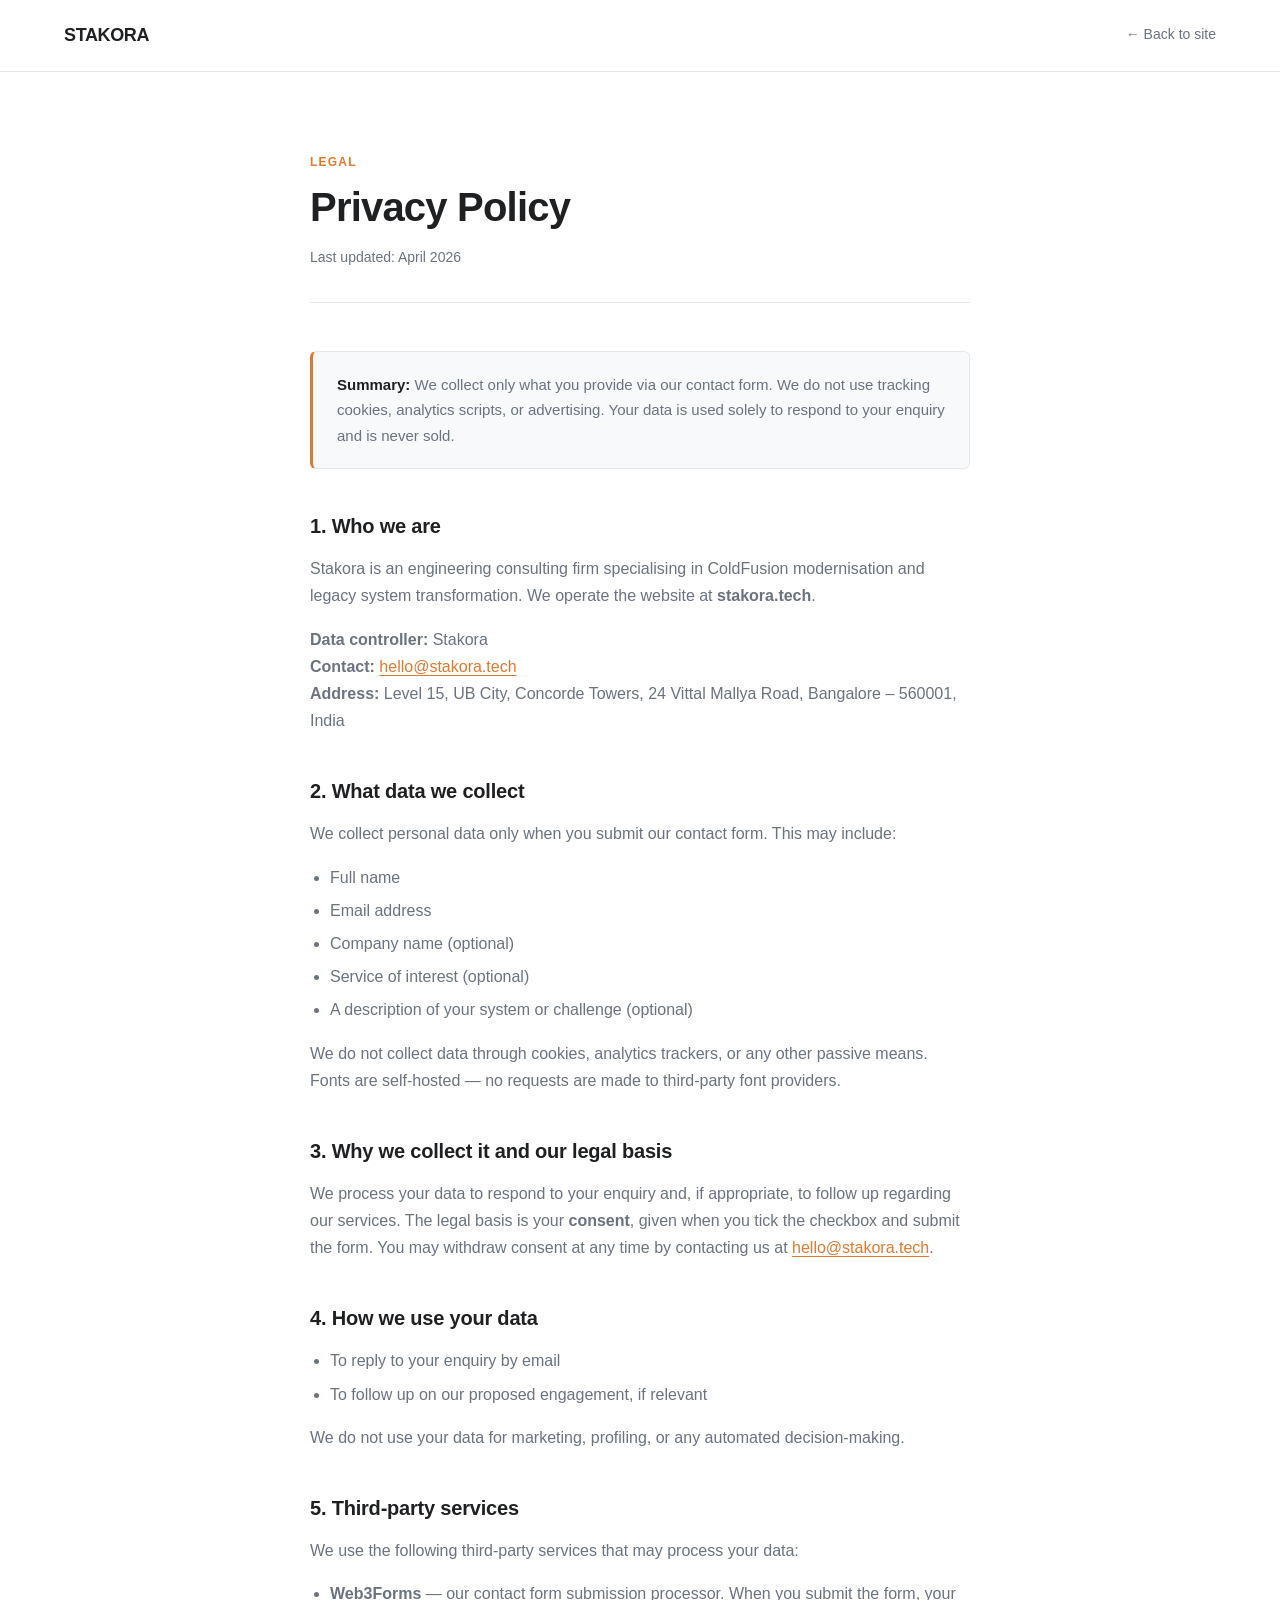
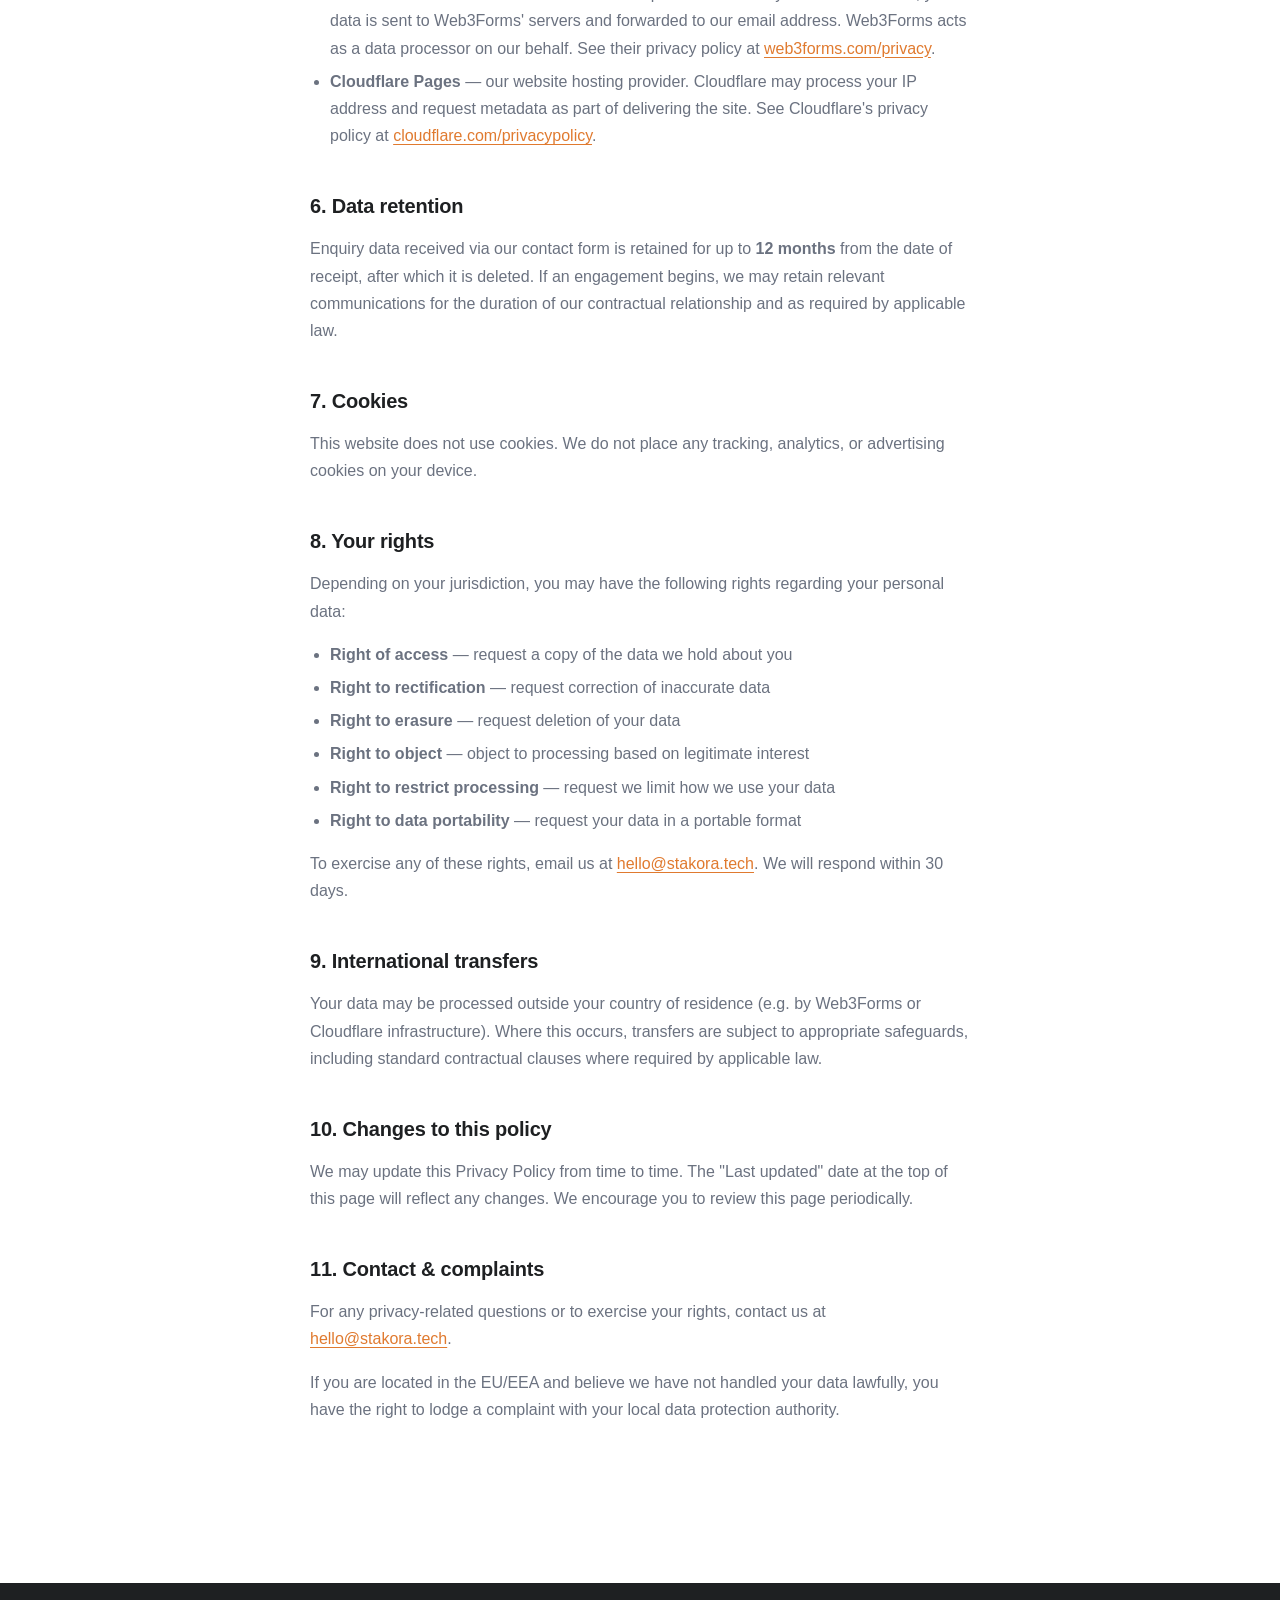
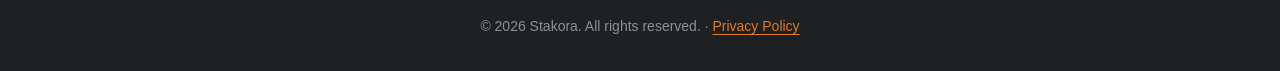
==== privacy.html @ 3216e613 "Make site production-ready: modal, fonts, SEO, GDPR, and new services - Contact modal with Web3Forms" ====
<!DOCTYPE html>
<html lang="en">
<head>
  <meta charset="UTF-8" />
  <meta name="viewport" content="width=device-width, initial-scale=1.0" />
  <meta http-equiv="X-Content-Type-Options" content="nosniff" />
  <meta http-equiv="Referrer-Policy" content="strict-origin-when-cross-origin" />
  <title>Privacy Policy — Stakora</title>
  <meta name="description" content="Privacy Policy for Stakora. How we collect, use, and protect your personal data." />
  <meta name="robots" content="noindex, follow" />
  <link rel="icon" type="image/png" sizes="32x32" href="images/favicon-32x32.png" />
  <link rel="icon" type="image/png" sizes="16x16" href="images/favicon-16x16.png" />
  <link rel="apple-touch-icon" href="images/apple-touch-icon.png" />
  <style>
    :root {
      --color-orange:   #E07A2F;
      --color-charcoal: #1E2022;
      --color-dark:     #3A3F47;
      --color-body:     #6B7280;
      --color-border:   #E5E7EB;
      --color-surface:  #F8F9FA;
      --color-white:    #FFFFFF;
      --font-base: -apple-system, BlinkMacSystemFont, 'Inter', 'Segoe UI', sans-serif;
      --max-width: 740px;
    }

    *, *::before, *::after { box-sizing: border-box; margin: 0; padding: 0; }

    html { font-size: 16px; scroll-behavior: smooth; }

    body {
      font-family: var(--font-base);
      font-size: 1rem;
      color: var(--color-body);
      line-height: 1.7;
      -webkit-font-smoothing: antialiased;
      background: var(--color-white);
    }

    a { color: var(--color-orange); text-decoration: underline; text-underline-offset: 3px; }
    a:hover { opacity: 0.8; }

    /* Nav */
    .nav-bar {
      background: var(--color-white);
      border-bottom: 1px solid var(--color-border);
      padding: 20px clamp(24px, 5vw, 96px);
      display: flex;
      align-items: center;
      justify-content: space-between;
    }
    .nav-bar .logo {
      font-weight: 700;
      font-size: 1.125rem;
      color: var(--color-charcoal);
      text-decoration: none;
      letter-spacing: -0.02em;
    }
    .nav-bar .back-link {
      font-size: 0.875rem;
      font-weight: 500;
      color: var(--color-body);
      text-decoration: none;
    }
    .nav-bar .back-link:hover { color: var(--color-orange); }

    /* Content */
    .page-wrap {
      max-width: var(--max-width);
      margin: 0 auto;
      padding: clamp(40px, 8vw, 80px) clamp(24px, 5vw, 40px);
    }

    .page-header {
      margin-bottom: 48px;
      padding-bottom: 32px;
      border-bottom: 1px solid var(--color-border);
    }

    .section-label {
      font-size: 0.75rem;
      font-weight: 700;
      letter-spacing: 0.1em;
      text-transform: uppercase;
      color: var(--color-orange);
      display: block;
      margin-bottom: 12px;
      text-decoration: none;
    }

    h1 {
      font-size: clamp(1.75rem, 4vw, 2.5rem);
      font-weight: 700;
      color: var(--color-charcoal);
      line-height: 1.15;
      letter-spacing: -0.02em;
      margin-bottom: 16px;
    }

    .last-updated {
      font-size: 0.875rem;
      color: var(--color-body);
    }

    h2 {
      font-size: 1.25rem;
      font-weight: 700;
      color: var(--color-charcoal);
      letter-spacing: -0.01em;
      margin-top: 40px;
      margin-bottom: 12px;
    }

    p { margin-bottom: 16px; max-width: none; }
    p:last-child { margin-bottom: 0; }

    ul {
      list-style: disc;
      padding-left: 20px;
      margin-bottom: 16px;
    }
    ul li { margin-bottom: 6px; }

    .info-box {
      background: var(--color-surface);
      border: 1px solid var(--color-border);
      border-left: 3px solid var(--color-orange);
      border-radius: 6px;
      padding: 20px 24px;
      margin: 24px 0;
      font-size: 0.9375rem;
    }
    .info-box strong { color: var(--color-charcoal); }

    /* Footer */
    .page-footer {
      background: #1E2022;
      color: rgba(255,255,255,0.5);
      text-align: center;
      padding: 32px clamp(24px, 5vw, 96px);
      font-size: 0.875rem;
      margin-top: 80px;
    }
    .page-footer a { color: var(--color-orange); }
  </style>
</head>
<body>

  <nav class="nav-bar">
    <a href="index.html" class="logo">STAKORA</a>
    <a href="index.html" class="back-link">← Back to site</a>
  </nav>

  <main class="page-wrap">

    <header class="page-header">
      <span class="section-label">Legal</span>
      <h1>Privacy Policy</h1>
      <p class="last-updated">Last updated: April 2026</p>
    </header>

    <div class="info-box">
      <strong>Summary:</strong> We collect only what you provide via our contact form. We do not use
      tracking cookies, analytics scripts, or advertising. Your data is used solely to respond to
      your enquiry and is never sold.
    </div>

    <h2>1. Who we are</h2>
    <p>
      Stakora is an engineering consulting firm specialising in ColdFusion modernisation and legacy
      system transformation. We operate the website at <strong>stakora.tech</strong>.
    </p>
    <p>
      <strong>Data controller:</strong> Stakora<br />
      <strong>Contact:</strong> <a href="mailto:hello@stakora.tech">hello@stakora.tech</a><br />
      <strong>Address:</strong> Level 15, UB City, Concorde Towers, 24 Vittal Mallya Road,
      Bangalore – 560001, India
    </p>

    <h2>2. What data we collect</h2>
    <p>
      We collect personal data only when you submit our contact form. This may include:
    </p>
    <ul>
      <li>Full name</li>
      <li>Email address</li>
      <li>Company name (optional)</li>
      <li>Service of interest (optional)</li>
      <li>A description of your system or challenge (optional)</li>
    </ul>
    <p>
      We do not collect data through cookies, analytics trackers, or any other passive means.
      Fonts are self-hosted — no requests are made to third-party font providers.
    </p>

    <h2>3. Why we collect it and our legal basis</h2>
    <p>
      We process your data to respond to your enquiry and, if appropriate, to follow up regarding
      our services. The legal basis is your <strong>consent</strong>, given when you tick the
      checkbox and submit the form. You may withdraw consent at any time by contacting us at
      <a href="mailto:hello@stakora.tech">hello@stakora.tech</a>.
    </p>

    <h2>4. How we use your data</h2>
    <ul>
      <li>To reply to your enquiry by email</li>
      <li>To follow up on our proposed engagement, if relevant</li>
    </ul>
    <p>We do not use your data for marketing, profiling, or any automated decision-making.</p>

    <h2>5. Third-party services</h2>
    <p>We use the following third-party services that may process your data:</p>
    <ul>
      <li>
        <strong>Web3Forms</strong> — our contact form submission processor. When you submit
        the form, your data is sent to Web3Forms' servers and forwarded to our email address.
        Web3Forms acts as a data processor on our behalf. See their privacy policy at
        <a href="https://web3forms.com/privacy" target="_blank" rel="noopener noreferrer">web3forms.com/privacy</a>.
      </li>
      <li>
        <strong>Cloudflare Pages</strong> — our website hosting provider. Cloudflare may
        process your IP address and request metadata as part of delivering the site. See
        Cloudflare's privacy policy at
        <a href="https://www.cloudflare.com/privacypolicy/" target="_blank" rel="noopener noreferrer">cloudflare.com/privacypolicy</a>.
      </li>
    </ul>

    <h2>6. Data retention</h2>
    <p>
      Enquiry data received via our contact form is retained for up to <strong>12 months</strong>
      from the date of receipt, after which it is deleted. If an engagement begins, we may retain
      relevant communications for the duration of our contractual relationship and as required by
      applicable law.
    </p>

    <h2>7. Cookies</h2>
    <p>
      This website does not use cookies. We do not place any tracking, analytics, or advertising
      cookies on your device.
    </p>

    <h2>8. Your rights</h2>
    <p>
      Depending on your jurisdiction, you may have the following rights regarding your personal data:
    </p>
    <ul>
      <li><strong>Right of access</strong> — request a copy of the data we hold about you</li>
      <li><strong>Right to rectification</strong> — request correction of inaccurate data</li>
      <li><strong>Right to erasure</strong> — request deletion of your data</li>
      <li><strong>Right to object</strong> — object to processing based on legitimate interest</li>
      <li><strong>Right to restrict processing</strong> — request we limit how we use your data</li>
      <li><strong>Right to data portability</strong> — request your data in a portable format</li>
    </ul>
    <p>
      To exercise any of these rights, email us at
      <a href="mailto:hello@stakora.tech">hello@stakora.tech</a>. We will respond within
      30 days.
    </p>

    <h2>9. International transfers</h2>
    <p>
      Your data may be processed outside your country of residence (e.g. by Web3Forms or
      Cloudflare infrastructure). Where this occurs, transfers are subject to appropriate
      safeguards, including standard contractual clauses where required by applicable law.
    </p>

    <h2>10. Changes to this policy</h2>
    <p>
      We may update this Privacy Policy from time to time. The "Last updated" date at the top of
      this page will reflect any changes. We encourage you to review this page periodically.
    </p>

    <h2>11. Contact &amp; complaints</h2>
    <p>
      For any privacy-related questions or to exercise your rights, contact us at
      <a href="mailto:hello@stakora.tech">hello@stakora.tech</a>.
    </p>
    <p>
      If you are located in the EU/EEA and believe we have not handled your data lawfully, you
      have the right to lodge a complaint with your local data protection authority.
    </p>

  </main>

  <footer class="page-footer">
    <p>© 2026 Stakora. All rights reserved. · <a href="privacy.html">Privacy Policy</a></p>
  </footer>

</body>
</html>
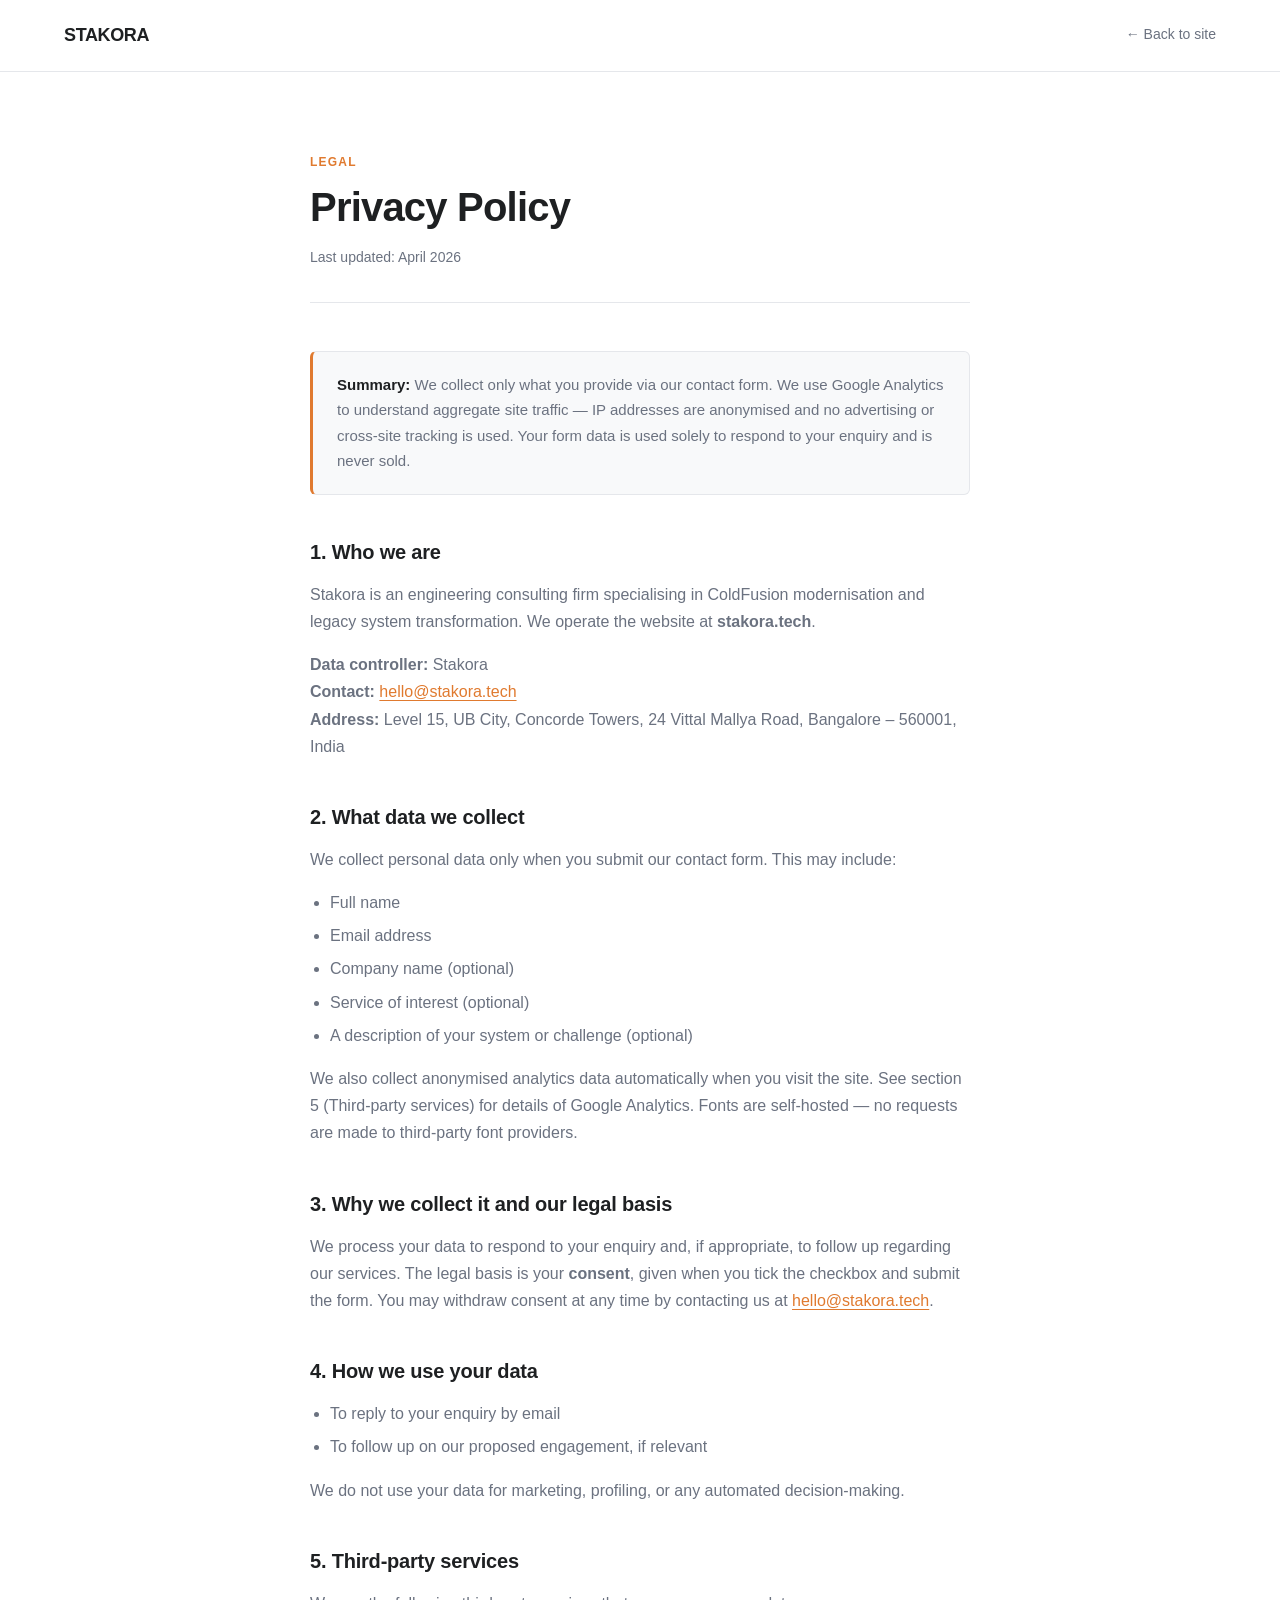
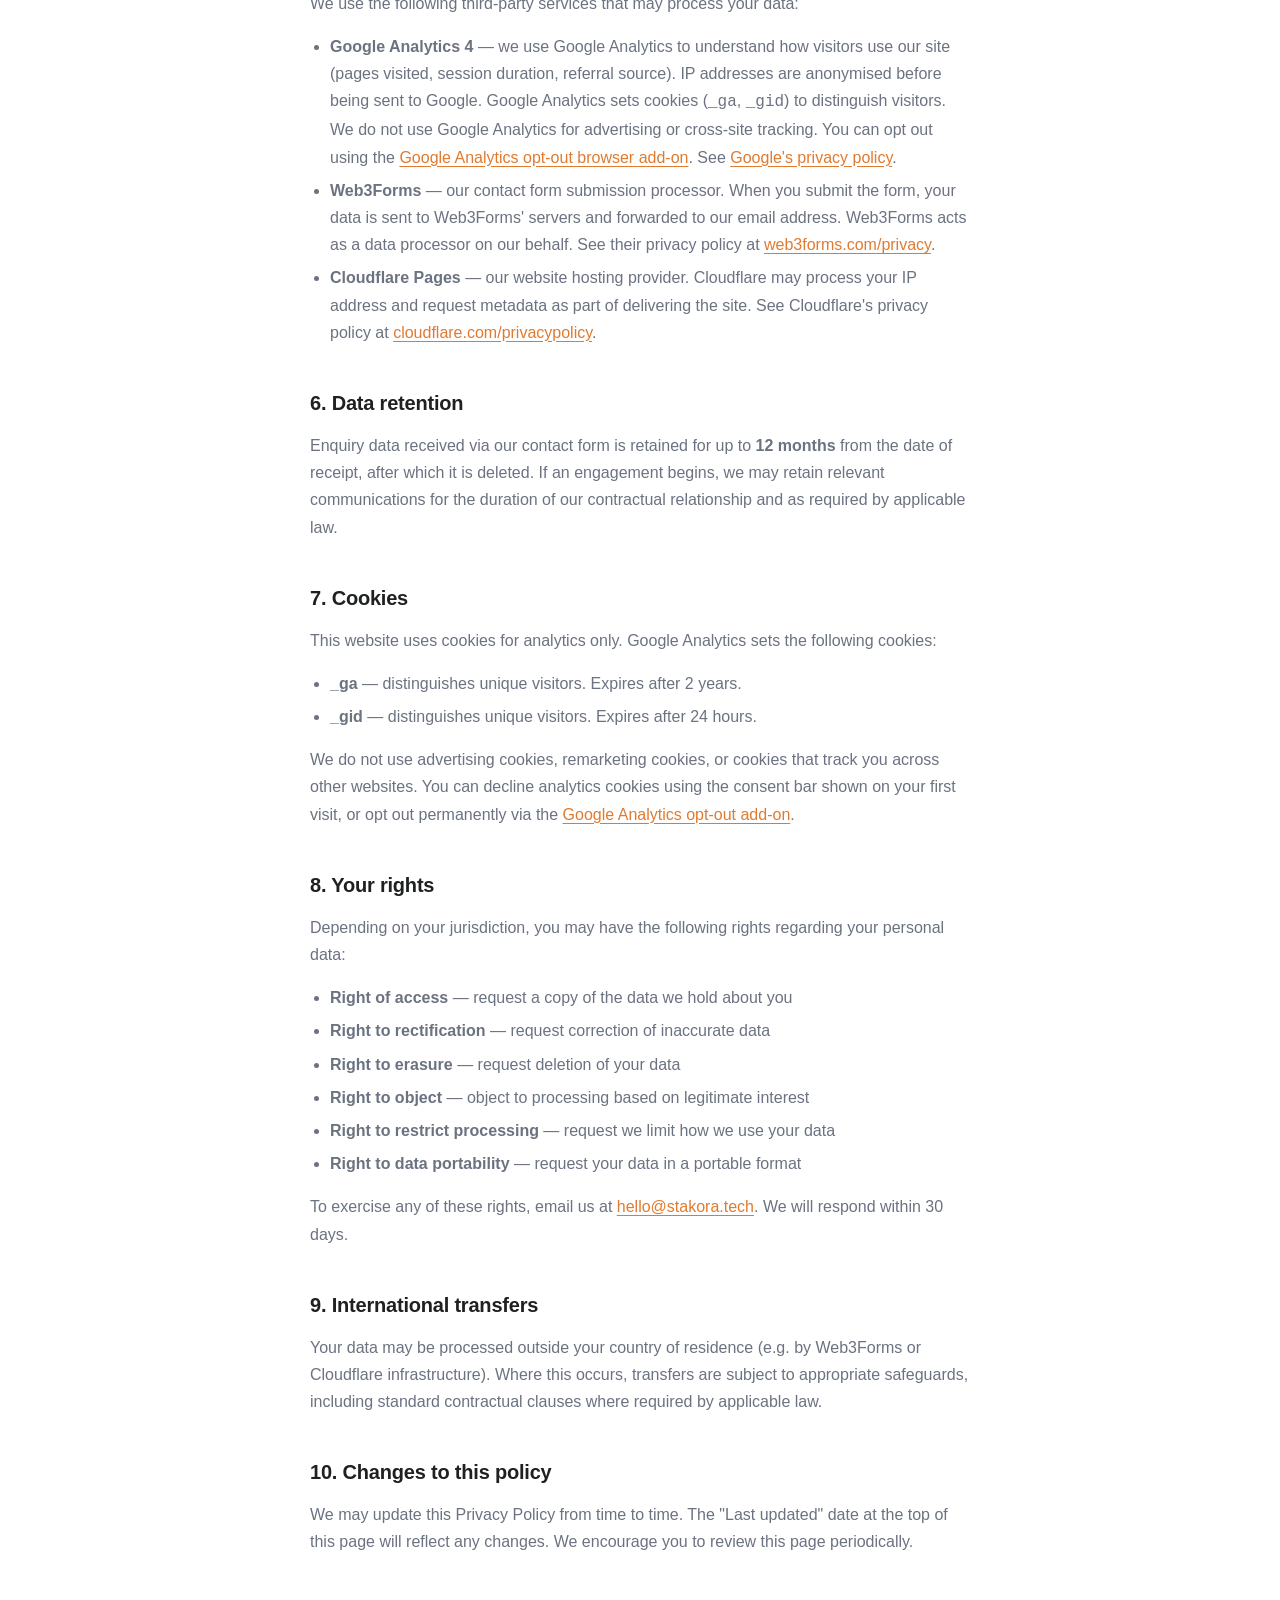
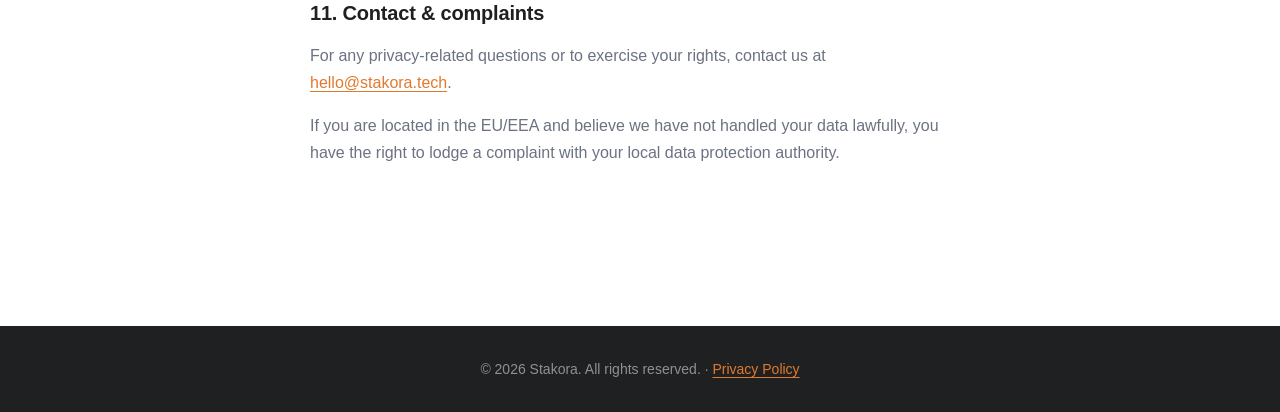
==== commit e39d49b1: "Update website content and add case studies page" ====
--- a/privacy.html
+++ b/privacy.html
@@ -8,9 +8,17 @@
   <title>Privacy Policy — Stakora</title>
   <meta name="description" content="Privacy Policy for Stakora. How we collect, use, and protect your personal data." />
   <meta name="robots" content="noindex, follow" />
-  <link rel="icon" type="image/png" sizes="32x32" href="images/favicon-32x32.png" />
-  <link rel="icon" type="image/png" sizes="16x16" href="images/favicon-16x16.png" />
+  <link rel="icon" href="images/favicon.ico" sizes="any" />
+  <link rel="icon" href="images/favicon.svg" type="image/svg+xml" />
   <link rel="apple-touch-icon" href="images/apple-touch-icon.png" />
+  <!-- Google Analytics -->
+  <script async src="https://www.googletagmanager.com/gtag/js?id=G-4CVD296BKP"></script>
+  <script>
+    window.dataLayer = window.dataLayer || [];
+    function gtag(){dataLayer.push(arguments);}
+    gtag('js', new Date());
+    gtag('config', 'G-4CVD296BKP', { anonymize_ip: true });
+  </script>
   <style>
     :root {
       --color-orange:   #E07A2F;
@@ -160,8 +168,9 @@
     </header>
 
     <div class="info-box">
-      <strong>Summary:</strong> We collect only what you provide via our contact form. We do not use
-      tracking cookies, analytics scripts, or advertising. Your data is used solely to respond to
+      <strong>Summary:</strong> We collect only what you provide via our contact form. We use
+      Google Analytics to understand aggregate site traffic — IP addresses are anonymised and no
+      advertising or cross-site tracking is used. Your form data is used solely to respond to
       your enquiry and is never sold.
     </div>
 
@@ -189,8 +198,9 @@
       <li>A description of your system or challenge (optional)</li>
     </ul>
     <p>
-      We do not collect data through cookies, analytics trackers, or any other passive means.
-      Fonts are self-hosted — no requests are made to third-party font providers.
+      We also collect anonymised analytics data automatically when you visit the site. See
+      section 5 (Third-party services) for details of Google Analytics. Fonts are self-hosted —
+      no requests are made to third-party font providers.
     </p>
 
     <h2>3. Why we collect it and our legal basis</h2>
@@ -211,6 +221,15 @@
     <h2>5. Third-party services</h2>
     <p>We use the following third-party services that may process your data:</p>
     <ul>
+      <li>
+        <strong>Google Analytics 4</strong> — we use Google Analytics to understand how visitors
+        use our site (pages visited, session duration, referral source). IP addresses are
+        anonymised before being sent to Google. Google Analytics sets cookies (<code>_ga</code>,
+        <code>_gid</code>) to distinguish visitors. We do not use Google Analytics for
+        advertising or cross-site tracking. You can opt out using the
+        <a href="https://tools.google.com/dlpage/gaoptout" target="_blank" rel="noopener noreferrer">Google Analytics opt-out browser add-on</a>. See
+        <a href="https://policies.google.com/privacy" target="_blank" rel="noopener noreferrer">Google's privacy policy</a>.
+      </li>
       <li>
         <strong>Web3Forms</strong> — our contact form submission processor. When you submit
         the form, your data is sent to Web3Forms' servers and forwarded to our email address.
@@ -235,8 +254,17 @@
 
     <h2>7. Cookies</h2>
     <p>
-      This website does not use cookies. We do not place any tracking, analytics, or advertising
-      cookies on your device.
+      This website uses cookies for analytics only. Google Analytics sets the following cookies:
+    </p>
+    <ul>
+      <li><strong>_ga</strong> — distinguishes unique visitors. Expires after 2 years.</li>
+      <li><strong>_gid</strong> — distinguishes unique visitors. Expires after 24 hours.</li>
+    </ul>
+    <p>
+      We do not use advertising cookies, remarketing cookies, or cookies that track you across
+      other websites. You can decline analytics cookies using the consent bar shown on your
+      first visit, or opt out permanently via the
+      <a href="https://tools.google.com/dlpage/gaoptout" target="_blank" rel="noopener noreferrer">Google Analytics opt-out add-on</a>.
     </p>
 
     <h2>8. Your rights</h2>
